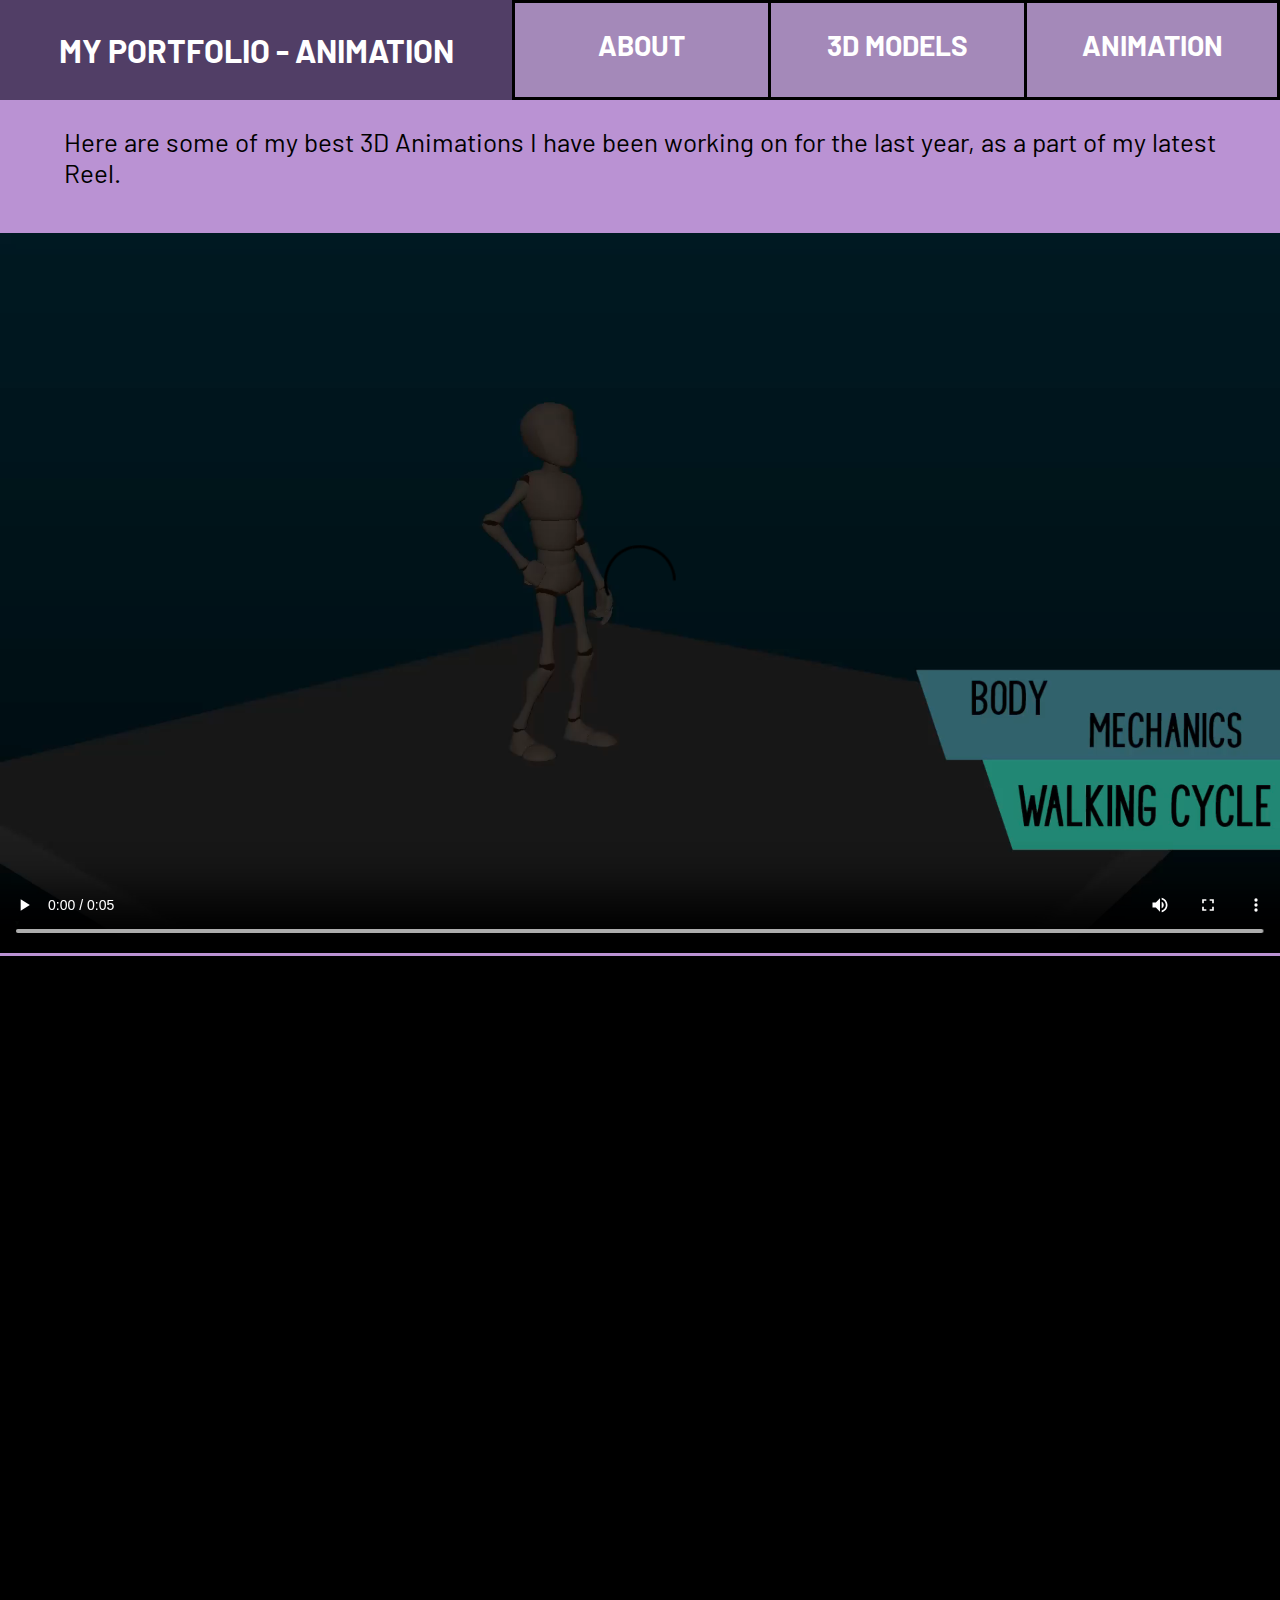
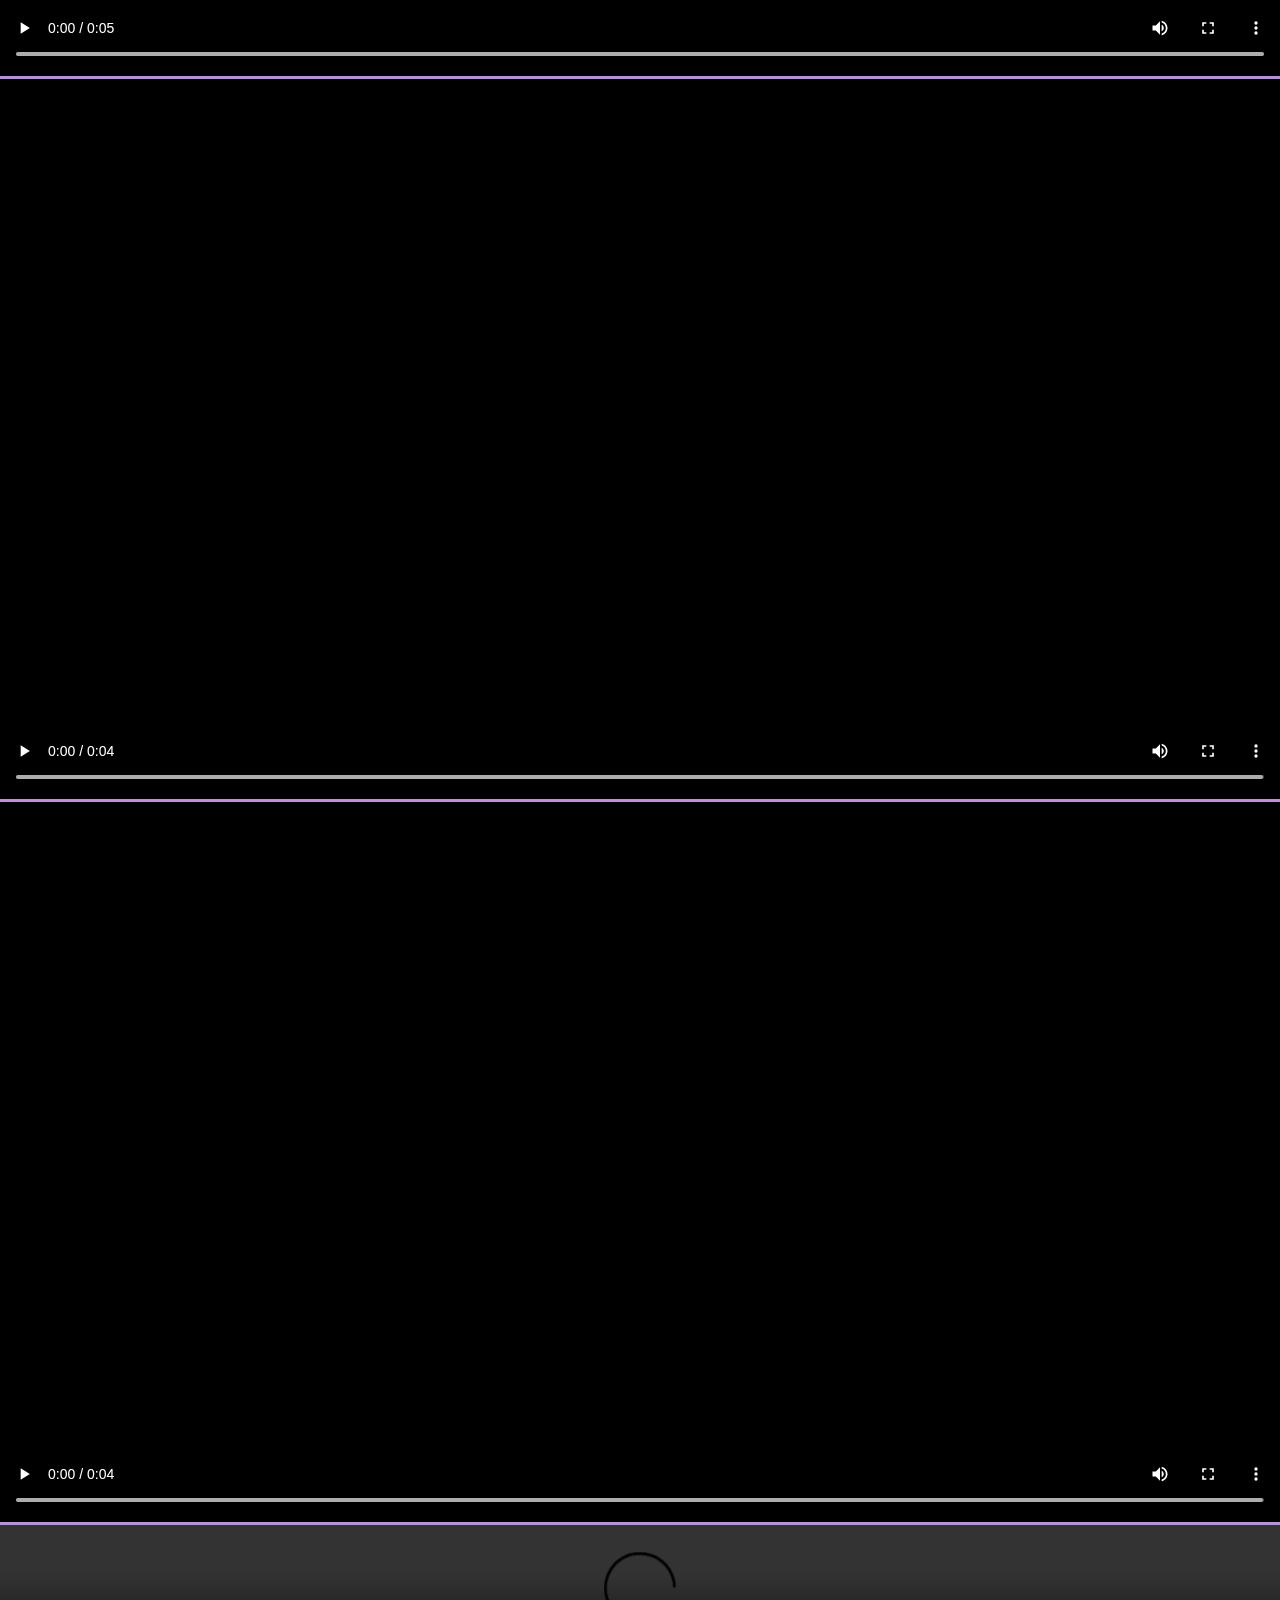
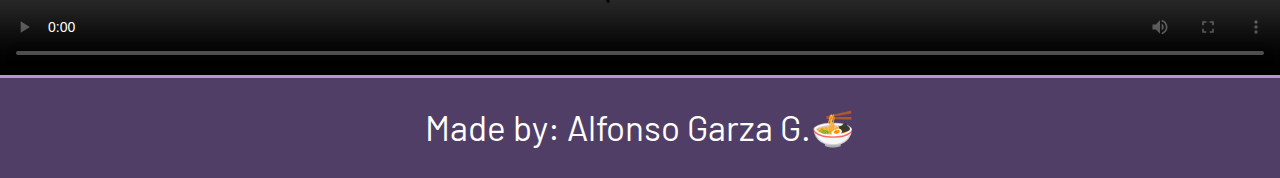
==== TrabajoFinal-AlfonsoGarza/animation.html @ b7533146 "Add files via upload" ====
<!DOCTYPE html>
<html lang="en">
  <head>
    <meta charset="UTF-8" />
    <meta name="viewport" content="width=device-width, initial-scale=1.0" />
    <title>MyPortfolio 2020</title>
    <link
      href="https://fonts.googleapis.com/css2?family=Barlow:wght@400;700&display=swap"
      rel="stylesheet"
    />
    <link rel="stylesheet" href="animation-style.css" />
  </head>
  <body id="app">
    <header id="header">
      <div class="wrapper">
        <h1>MY PORTFOLIO - ANIMATION</h1>
        <h1 id="button"><a href="./index.html"><h2 id="lonk">ABOUT</h2></a></h1>
        <h1 id="button"><a href="./models.html"><h2 id="lonk">3D MODELS</h2></a></h1>
        <h1 id="buttonlast"><a href="./animation.html"><h2 id="lonk">ANIMATION</h2></a></h1>
      </div>
    </header>

    <main>
        <p>Here are some of my best 3D Animations I have been working on for the last year, as a part of my latest Reel.</p>
        <br>
      <div class="videos">
          <video controls>
             <source src="./Vids/Walking Cycle.mp4" type="video/mp4">
          </video>
          <video controls>
            <source src="./Vids/Parkour.mp4" type="video/mp4">
         </video>
         <video controls>
            <source src="./Vids/2Actions.mp4" type="video/mp4">
         </video>
         <video controls>
            <source src="./Vids/Hanged.mp4" type="video/mp4">
         </video>
         <video controls>
            <source src="./Vids/Acting.mp4" type="video/mp4">
         </video>
    </div>
    </main>

    <footer id="footer">
      <div class="wrapper">
        <span class="textoFinal">
          Made by:  Alfonso Garza G.🍜
        </span>
      </div>
    </footer>
  </body>
</html>
---- TrabajoFinal-AlfonsoGarza/animation-style.css ----
*{
    box-sizing: border-box;
}

:root {
    --bg-01: #513e66;
    --bg-02: #ba92d3;
    --fg: #000;
    --hl: #a489b9;
    --ul: #8bbec2;
    --txt: #ffffff;
  }
body{
        font-family: 'Barlow', sans-serif;
        padding: 0;
        margin: 0;
        display: flex;
        flex-flow: column;
        min-height: 100vh;
        background-color: var(--bg-02);
        color: var(txt);
        
}

.wrapper{
    width: 100%;
    height: 100px;
    margin: auto;
    color: #ffffff;
    display: flex;
    flex-flow: row;
}

video{
    width: 100%;
}


.textoFinal{
    margin: auto;
}

header{
    background-color: var(--bg-01);
    text-align: center;
    color: #ffffff;
    flex-flow: row;
    padding: 0%;
    width: 100%;

}
main{
    display: flex;
    flex-grow: 1;
    flex-flow: column;
}

a {
    text-align: center;
    text-decoration: none;
    color: var(--txt);
    margin: auto;
    height: 100%;
    margin-top: auto;
    margin-bottom: auto;
}

h1 {
    margin: auto;
}
h2{
    display: block;
    margin-block-start: 0.89em;
    margin-block-end: 0.89em;
    margin-inline-start: 0px;
    margin-inline-end: 0px;
    font-size: 28px;
}



#footer{
    background-color: var(--bg-01);
    text-align: center;
    height: 100px;
    font-size: 35px;
    color: #ffffff;
    
}

#button{
    padding: 0%;
    margin-top: 0%;
    border-style: solid;
    border-color: var(--fg);
    border-right: none;
    height: 100%;
    text-align: center;
    text-decoration: none;
    background-color: var(--hl);
    width: 20%;
    margin: 0%;
}

#buttonlast{
    padding: 0%;
    margin-top: 0%;
    height: 100%;
    border-style: solid;
    border-color: var(--fg);
    background-color: var(--hl);
    width: 20%;
    margin: 0%;
}




p{
    text-align: justify;
    align-items: center;
    width: 90%;
    margin-left: auto;
    margin-right: auto;
    color: black;
    font-size: 26px;
}
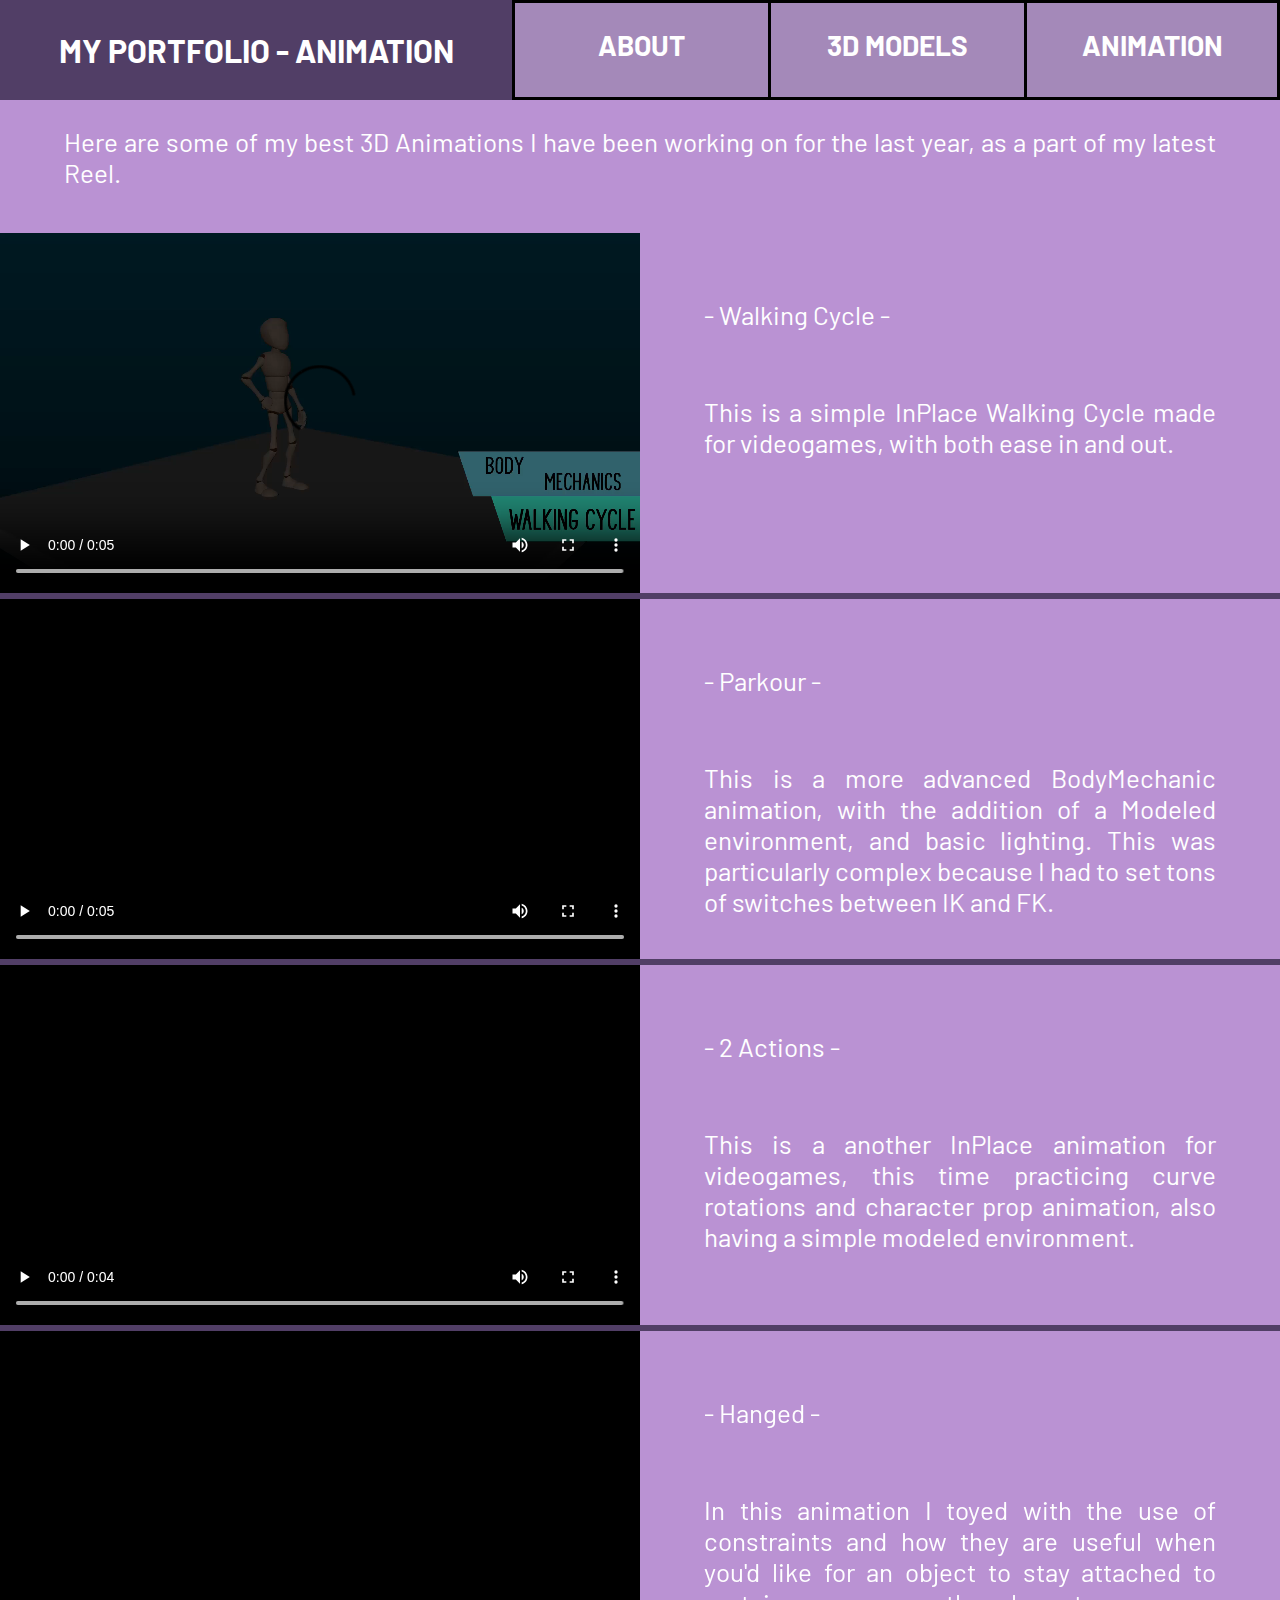
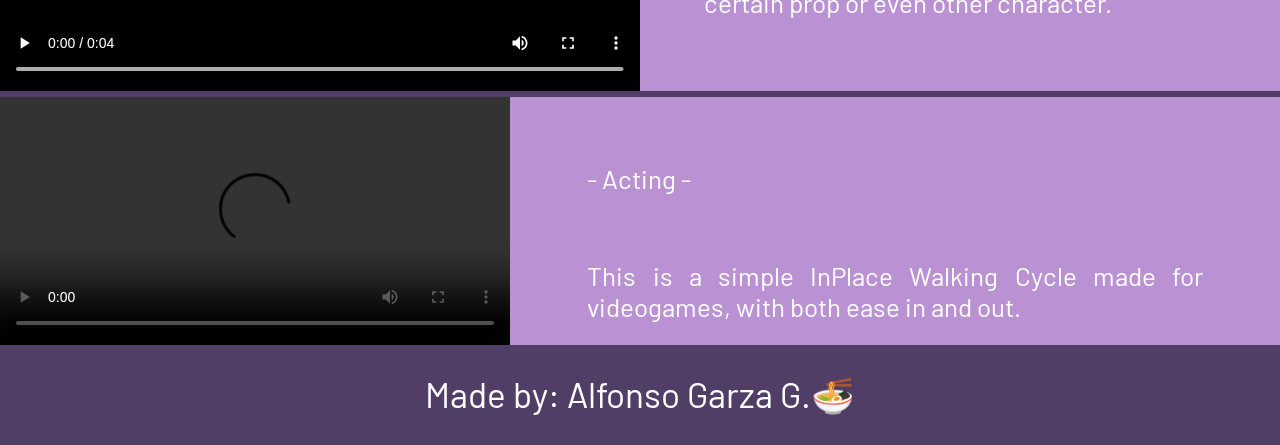
==== commit 40c6ae79: "Add files via upload" ====
--- a/TrabajoFinal-AlfonsoGarza/animation.html
+++ b/TrabajoFinal-AlfonsoGarza/animation.html
@@ -3,7 +3,7 @@
   <head>
     <meta charset="UTF-8" />
     <meta name="viewport" content="width=device-width, initial-scale=1.0" />
-    <title>MyPortfolio 2020</title>
+    <title>Alfonso's Animations</title>
     <link
       href="https://fonts.googleapis.com/css2?family=Barlow:wght@400;700&display=swap"
       rel="stylesheet"
@@ -24,22 +24,78 @@
         <p>Here are some of my best 3D Animations I have been working on for the last year, as a part of my latest Reel.</p>
         <br>
       <div class="videos">
-          <video controls>
-             <source src="./Vids/Walking Cycle.mp4" type="video/mp4">
-          </video>
-          <video controls>
-            <source src="./Vids/Parkour.mp4" type="video/mp4">
-         </video>
-         <video controls>
-            <source src="./Vids/2Actions.mp4" type="video/mp4">
-         </video>
-         <video controls>
-            <source src="./Vids/Hanged.mp4" type="video/mp4">
-         </video>
-         <video controls>
-            <source src="./Vids/Acting.mp4" type="video/mp4">
-         </video>
+       <div class="video-text">
+        <video controls>
+          <source src="./Vids/Walking Cycle.mp4" type="video/mp4">
+       </video>
+       <div>
+       <p>
+         - Walking Cycle -
+       </p>
+       <p>
+        This is a simple InPlace Walking Cycle made for videogames, with both ease in and out.
+      </p>
     </div>
+     </div>
+     <hr>
+       <div class="video-text">
+        <video controls>
+          <source src="./Vids/Parkour.mp4" type="video/mp4">
+       </video>
+       <div>
+       <p>
+         - Parkour -
+       </p>
+       <p>
+        This is a more advanced BodyMechanic animation, with the addition of a Modeled environment, and basic lighting. This was particularly complex because I had to set tons of switches between IK and FK.
+      </p>
+    </div>
+     </div>
+     <hr>
+     <div class="video-text">
+      <video controls>
+        <source src="./Vids/2Actions.mp4" type="video/mp4">
+     </video>
+     <div>
+     <p>
+       - 2 Actions -
+     </p>
+     <p>
+      This is a another InPlace animation for videogames, this time practicing curve rotations and character prop animation, also having a simple modeled environment.
+    </p>
+  </div>
+   </div>
+   <hr>
+   <div class="video-text">
+    <video controls>
+      <source src="./Vids/Hanged.mp4" type="video/mp4">
+   </video>
+   <div>
+   <p>
+     - Hanged -
+   </p>
+   <p>
+    In this animation I toyed with the use of constraints and how they are useful when you'd like for an object to stay attached to certain prop or even other character.
+  </p>
+</div>
+ </div>
+ <hr>
+ <div class="video-text">
+  <video controls>
+    <source src="./Vids/Acting.mp4" type="video/mp4">
+ </video>
+ <div>
+ <p>
+   - Acting -
+ </p>
+ <p>
+  This is a simple InPlace Walking Cycle made for videogames, with both ease in and out.
+</p>
+</div>
+</div>
+    </div>
+    
+     
     </main>
 
     <footer id="footer">
--- a/TrabajoFinal-AlfonsoGarza/animation-style.css
+++ b/TrabajoFinal-AlfonsoGarza/animation-style.css
@@ -32,12 +32,33 @@
 }
 
 video{
-    width: 100%;
+    width: 50%;
 }
 
 
 .textoFinal{
     margin: auto;
+}
+
+.video-text{
+    display: flex;
+    flex-flow: row;
+}
+
+.videos p{
+    display: block;
+    width: 80%;
+    text-align: justify;
+    margin-block-start: 1em;
+    margin-block-end: 0.89em;
+    margin-inline-start: 0px;
+    margin-inline-end: 0px;
+    margin-left: 10%;
+    margin-right: 10%;
+    padding-top: 40px;
+    text-anchor: start;
+    color: var(--txt);
+
 }
 
 header{
@@ -124,7 +145,14 @@
     margin-right: auto;
     color: black;
     font-size: 26px;
+    color: var(--txt);
+}
+
+hr{
+    border: solid;
+    border-color: var(--bg-01);
+    margin-top: 0%;
+    margin-bottom: 0%;
 }
 
 
-
